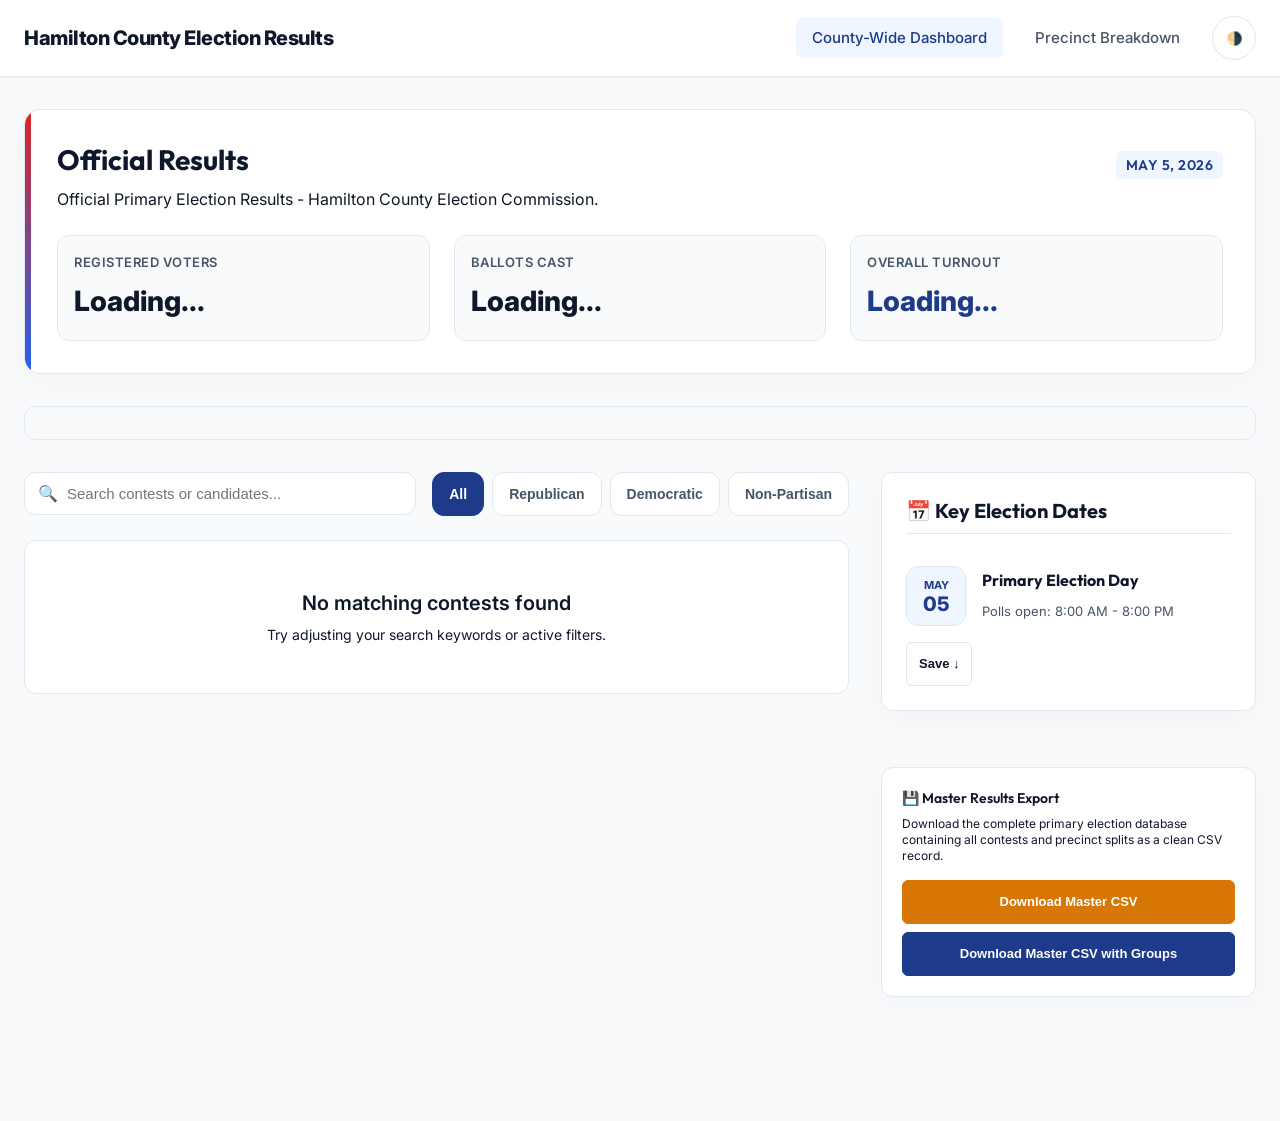
==== index.html @ 1a7078ca "First Upload First Upload of the Interactive Results webpage." ====
<!DOCTYPE html>
<html lang="en">
<head>
  <meta charset="US-ASCII">
  <meta name="viewport" content="width=device-width, initial-scale=1.0">
  <title>County-Wide Election Dashboard | Hamilton County Election Commission</title>
  
  <!-- Premium Stylesheets -->
  <link rel="stylesheet" href="assets/style.css">
</head>
<body>

  <!-- Screen Reader Skip Link (WCAG AA) -->
  <a href="#main-content" class="sr-only">Skip to main content</a>

  <!-- Top Navigation Bar -->
  <nav class="navbar" aria-label="Main Navigation">
    <a href="index.html" class="navbar-logo-container" aria-label="Hamilton County Election Commission Home">
      <span class="navbar-title">
        Hamilton County Election Results
      </span>
    </a>
    <div class="navbar-nav">
      <a href="index.html" class="nav-link active" aria-current="page">County-Wide Dashboard</a>
      <a href="precincts.html" class="nav-link">Precinct Breakdown</a>
      <button type="button" class="theme-toggle" onclick="ElectionApp.toggleTheme()" aria-label="Toggle dark and light themes">
        &#x1F317;
      </button>
    </div>
  </nav>

  <!-- Main Content Wrapper -->
  <main id="main-content" class="app-container">
    
    <!-- Hero Banner: Voter Turnout Overview -->
    <header class="hero-card" aria-labelledby="hero-title">
      <h1 id="hero-title" class="font-size-title" style="margin-bottom: 8px !important; display: flex; flex-wrap: wrap; justify-content: space-between; align-items: baseline; gap: 12px;">
        <span>Official Results</span>
        <span class="font-size-small text-semibold" style="color: var(--primary) !important; background-color: var(--primary-light); padding: 4px 10px; border-radius: 6px; text-transform: uppercase; letter-spacing: 0.5px;">May 5, 2026</span>
      </h1>
      <p class="font-size-body text-muted" style="margin-bottom: 24px !important;">
        Official Primary Election Results - Hamilton County Election Commission.
      </p>
      
      <!-- Summary Statistics Grid -->
      <div class="hero-grid" role="region" aria-label="Key Election Statistics">
        <div class="stat-item">
          <span class="stat-label">Registered Voters</span>
          <span id="stat-voters" class="stat-value">Loading...</span>
        </div>
        <div class="stat-item">
          <span class="stat-label">Ballots Cast</span>
          <span id="stat-ballots" class="stat-value">Loading...</span>
        </div>
        <div class="stat-item">
          <span class="stat-label">Overall Turnout</span>
          <span id="stat-turnout" class="stat-value" style="color: var(--primary) !important;">Loading...</span>
        </div>
      </div>
    </header>

    <!-- Error Message Panel -->
    <div id="error-message" class="stat-item" style="display: none; background-color: var(--rep-bg); border-color: var(--rep-color); color: var(--rep-color); margin-bottom: 32px !important; text-align: center; font-weight: 600;"></div>

    <!-- Layout Grid: Left Content (Contests), Right Sidebar (Deadlines) -->
    <div style="display: flex; flex-wrap: wrap; gap: 32px; align-items: flex-start;">
      
      <!-- Left Main Column (Contests Listing) -->
      <section style="flex: 3 1 600px;" aria-labelledby="contests-heading">
        <h2 id="contests-heading" class="sr-only">Contest Results Grid</h2>
        
        <!-- Search & Filters Toolbar -->
        <div class="search-filter-bar" role="search">
          <div class="search-input-wrapper">
            <span class="search-icon" aria-hidden="true">&#x1F50D;</span>
            <input type="text" class="search-input" placeholder="Search contests or candidates..." oninput="ElectionApp.handleSearchInput(event)" aria-label="Search contests or candidates">
          </div>
          <div class="filter-group" aria-label="Filter Contests by Party or Category">
            <button type="button" class="filter-btn active" onclick="ElectionApp.setFilter('ALL')" aria-pressed="true">All</button>
            <button type="button" class="filter-btn" onclick="ElectionApp.setFilter('REP')" aria-pressed="false">Republican</button>
            <button type="button" class="filter-btn" onclick="ElectionApp.setFilter('DEM')" aria-pressed="false">Democratic</button>
            <button type="button" class="filter-btn" onclick="ElectionApp.setFilter('NON')" aria-pressed="false">Non-Partisan</button>
          </div>
        </div>

        <!-- Empty Results Message -->
        <div id="no-contests-message" class="stat-item" style="display: none; text-align: center; padding: 48px !important; background-color: var(--bg-card) !important; border-color: var(--border-color) !important;">
          <p class="font-size-subtitle text-semibold" style="margin-bottom: 8px !important;">No matching contests found</p>
          <p class="font-size-small text-muted">Try adjusting your search keywords or active filters.</p>
        </div>

        <!-- Dynamic Contest Cards Wrapper -->
        <div id="contest-grid" class="contest-grid">
          <!-- Populated Dynamically by app.js -->
        </div>
      </section>

      <!-- Right Sidebar Column (Calendar Widget & Print options) -->
      <aside style="flex: 1 1 300px; display: flex; flex-direction: column; gap: 24px;" aria-labelledby="sidebar-heading">
        <h2 id="sidebar-heading" class="sr-only">Election Support & Calendar Actions</h2>
        
        <!-- Calendar Dates Add Widget -->
        <div class="calendar-widget">
          <h3 class="font-size-subtitle" style="margin-bottom: 16px !important; border-bottom: 1px solid var(--border-color); padding-bottom: 8px !important;">
            &#x1F4C5; Key Election Dates
          </h3>
          
          <!-- Event 1: Election Day -->
          <div class="calendar-event">
            <div class="calendar-date-badge" aria-hidden="true">
              <span class="calendar-month">May</span>
              <span class="calendar-day">05</span>
            </div>
            <div class="calendar-info">
              <h4 class="calendar-title">Primary Election Day</h4>
              <span class="calendar-time">Polls open: 8:00 AM - 8:00 PM</span>
            </div>
            <div class="calendar-dropdown-wrapper">
              <button type="button" id="cal-menu-primary-btn" class="btn btn-outline btn-sm" 
                      onclick="ElectionApp.toggleCalendarMenu(event, 'cal-menu-primary')" 
                      aria-expanded="false" aria-haspopup="true" 
                      aria-label="Add Primary Election Day to calendar">
                Save &#x2193;
              </button>
              <div id="cal-menu-primary" class="calendar-menu" onkeydown="ElectionApp.handleCalendarKey(event, 'cal-menu-primary')">
                <a href="https://calendar.google.com/calendar/render?action=TEMPLATE&text=Primary%20Election%20Day%20-%20Hamilton%20County&dates=20260505T120000Z/20260506T000000Z&details=Hamilton%20County%20Primary%20Election.%20Please%20cast%20your%20ballot!&location=Hamilton%20County,%20TN" 
                   target="_blank" rel="noopener noreferrer" class="calendar-item" aria-label="Add to Google Calendar (opens in new tab)">
                  &#x1F4E7; Google Calendar
                </a>
                <a href="https://outlook.live.com/calendar/0/deeplink/compose?path=/calendar/action/compose&rru=addevent&subject=Primary%20Election%20Day%20-%20Hamilton%20County&startdt=2026-05-05T08:00:00&enddt=2026-05-05T20:00:00&body=Hamilton%20County%20Primary%20Election.%20Please%20cast%20your%20ballot!&location=Hamilton%20County,%20TN" 
                   target="_blank" rel="noopener noreferrer" class="calendar-item" aria-label="Add to Outlook Calendar (opens in new tab)">
                  &#x1F4EB; Outlook Web
                </a>
                <button type="button" class="calendar-item" 
                        onclick="ElectionApp.downloadICS('Primary Election Day - Hamilton County', '20260505T120000Z', '20260506T000000Z', 'Hamilton County Primary Election. Please cast your ballot!', 'Hamilton County, TN', 'primary_election_hcec.ics')">
                  &#x1F4E6; Apple / ICS File
                </button>
              </div>
            </div>
          </div>


        </div>

        <!-- Sidebar Master CSV Export Card -->
        <div class="calendar-widget" style="padding: 20px !important;">
          <h3 class="font-size-small text-semibold" style="margin-bottom: 8px !important;">
            &#x1F4BE; Master Results Export
          </h3>
          <p class="font-size-tiny text-muted" style="margin-bottom: 16px !important;">
            Download the complete primary election database containing all contests and precinct splits as a clean CSV record.
          </p>
          <button type="button" class="btn btn-sm width-100" style="margin-bottom: 8px !important; background-color: var(--other-color) !important; color: #ffffff !important; border-color: var(--other-color) !important;" onclick="ElectionApp.downloadMasterCSV()" aria-label="Download master results CSV database for all contests">
            Download Master CSV
          </button>
          <button type="button" class="btn btn-sm width-100" style="background-color: var(--primary) !important; color: var(--text-inverse) !important; border-color: var(--primary) !important;" onclick="ElectionApp.downloadMasterCSVWithGroups()" aria-label="Download master results CSV database with counting group splits for all contests">
            Download Master CSV with Groups
          </button>
        </div>
      </aside>

    </div>
  </main>

  <!-- Core Javascript Resources -->
  <script src="assets/data.js"></script>
  <script src="assets/parser.js"></script>
  <script src="assets/app.js"></script>
</body>
</html>
---- assets/style.css ----
/* ==========================================================================
   Hamilton County Election Commission - Premium Results Stylesheet
   Created: May 2026
   Standards: WCAG 2.1 AA, DNN CMS Survivability, Responsive, Print-Optimized
   ========================================================================== */

/* Font Imports */
@import url('https://fonts.googleapis.com/css2?family=Inter:wght@400;500;600;700&family=Outfit:wght@500;600;700;800&display=swap');

/* Color System & CSS Variables (HSL Palettes) */
:root {
  /* Light Mode Palette */
  --bg-page: #f8fafc;
  --bg-card: #ffffff;
  --bg-header: #ffffff;
  --text-main: #0f172a;
  --text-muted: #475569;
  --text-inverse: #ffffff;
  --border-color: #e2e8f0;
  
  --primary: #1e3a8a;
  --primary-hover: #1e40af;
  --primary-light: #eff6ff;
  --primary-rgb: 30, 58, 138;
  
  --rep-color: #dc2626;
  --rep-bg: #fef2f2;
  --dem-color: #2563eb;
  --dem-bg: #eff6ff;
  --other-color: #d97706;
  --other-bg: #fffbeb;
  
  --success: #15803d;
  --success-bg: #f0fdf4;
  
  --shadow-sm: 0px 1px 2px rgba(0, 0, 0, 0.05);
  --shadow-md: 0px 4px 6px -1px rgba(0, 0, 0, 0.05), 0px 2px 4px -2px rgba(0, 0, 0, 0.05);
  --shadow-lg: 0px 10px 15px -3px rgba(0, 0, 0, 0.04), 0px 4px 6px -4px rgba(0, 0, 0, 0.04);
  --shadow-card: 0px 8px 24px rgba(15, 23, 42, 0.03);
  
  --radius-sm: 6px;
  --radius-md: 12px;
  --radius-lg: 16px;
  
  --transition-fast: 0.15s ease;
  --transition-normal: 0.25s cubic-bezier(0.4, 0, 0.2, 1);
}

/* Dark Mode Palette Overrides */
body.dark {
  --bg-page: #0b0f19;
  --bg-card: #131b2e;
  --bg-header: #131b2e;
  --text-main: #f8fafc;
  --text-muted: #94a3b8;
  --text-inverse: #0b0f19;
  --border-color: #1e293b;
  
  --primary: #3b82f6;
  --primary-hover: #60a5fa;
  --primary-light: #1e293b;
  --primary-rgb: 59, 130, 246;
  
  --rep-color: #ef4444;
  --rep-bg: #2d1e1e;
  --dem-color: #3b82f6;
  --dem-bg: #1e263b;
  --other-color: #fbbf24;
  --other-bg: #2e251a;
  
  --success: #22c55e;
  --success-bg: #142a1e;
  
  --shadow-card: 0px 8px 24px rgba(0, 0, 0, 0.25);
}

/* Basic Reset & Base Styling */
* {
  box-sizing: border-box;
  margin: 0;
  padding: 0;
}

body {
  font-family: 'Inter', sans-serif !important;
  background-color: var(--bg-page) !important;
  color: var(--text-main) !important;
  line-height: 1.6 !important;
  font-size: 16px !important;
  transition: background-color var(--transition-normal), color var(--transition-normal);
  padding-bottom: 60px !important;
}

h1, h2, h3, h4, h5, h6 {
  font-family: 'Outfit', sans-serif !important;
  color: var(--text-main) !important;
  font-weight: 700 !important;
}

/* ==========================================================================
   1. DNN Sledgehammer Typography & Utility Classes
   ========================================================================== */
.font-size-hero { font-size: 38px !important; line-height: 48px !important; }
.font-size-title { font-size: 28px !important; line-height: 36px !important; }
.font-size-subtitle { font-size: 20px !important; line-height: 28px !important; }
.font-size-body { font-size: 16px !important; line-height: 24px !important; }
.font-size-small { font-size: 14px !important; line-height: 20px !important; }
.font-size-tiny { font-size: 12px !important; line-height: 16px !important; }

.width-100 { width: 100% !important; }
.text-center { text-align: center !important; }
.text-right { text-align: right !important; }
.text-semibold { font-weight: 600 !important; }
.text-bold { font-weight: 700 !important; }

.nowrap {
  white-space: nowrap !important;
}

/* Screen Reader Helpers */
.sr-only {
  position: absolute !important;
  width: 1px !important;
  height: 1px !important;
  padding: 0 !important;
  margin: -1px !important;
  overflow: hidden !important;
  clip: rect(0, 0, 0, 0) !important;
  white-space: nowrap !important;
  border: 0 !important;
}

/* ==========================================================================
   2. Master Layout Components
   ========================================================================== */
.navbar {
  background-color: var(--bg-header) !important;
  border-bottom: 1px solid var(--border-color) !important;
  padding: 16px 24px !important;
  position: sticky !important;
  top: 0 !important;
  z-index: 100 !important;
  display: flex !important;
  justify-content: space-between !important;
  align-items: center !important;
  box-shadow: var(--shadow-sm) !important;
}

.navbar-logo-container {
  display: flex !important;
  align-items: center !important;
  gap: 12px !important;
  text-decoration: none !important;
}

.navbar-title {
  font-size: 20px !important;
  font-weight: 800 !important;
  letter-spacing: -0.5px !important;
  color: var(--text-main) !important;
}

.navbar-nav {
  display: flex !important;
  gap: 16px !important;
  align-items: center !important;
}

.nav-link {
  color: var(--text-muted) !important;
  text-decoration: none !important;
  font-size: 15px !important;
  font-weight: 500 !important;
  padding: 8px 16px !important;
  border-radius: var(--radius-sm) !important;
  transition: all var(--transition-fast) !important;
}

.nav-link:hover, .nav-link.active {
  color: var(--primary) !important;
  background-color: var(--primary-light) !important;
}

.app-container {
  max-width: 1280px !important;
  margin: 0 auto !important;
  padding: 32px 24px !important;
}

/* ==========================================================================
   3. Theming & Control Buttons
   ========================================================================== */
.btn {
  display: inline-flex !important;
  align-items: center !important;
  justify-content: center !important;
  gap: 8px !important;
  padding: 10px 20px !important;
  border-radius: var(--radius-md) !important;
  font-size: 15px !important;
  font-weight: 600 !important;
  cursor: pointer !important;
  border: 1px solid transparent !important;
  transition: all var(--transition-fast) !important;
  user-select: none !important;
  min-height: 44px !important; /* WCAG Mobile Touch Target Standard */
}

.btn-primary {
  background-color: var(--primary) !important;
  color: var(--text-inverse) !important;
}

.btn-primary:hover {
  background-color: var(--primary-hover) !important;
  transform: translateY(-1px) !important;
}

.btn-outline {
  background-color: transparent !important;
  border-color: var(--border-color) !important;
  color: var(--text-main) !important;
}

.btn-outline:hover {
  background-color: var(--primary-light) !important;
  border-color: var(--primary) !important;
}

.btn-sm {
  padding: 6px 12px !important;
  font-size: 13px !important;
  border-radius: var(--radius-sm) !important;
}

.theme-toggle {
  background: none !important;
  border: 1px solid var(--border-color) !important;
  color: var(--text-main) !important;
  padding: 8px !important;
  border-radius: 50% !important;
  cursor: pointer !important;
  width: 44px !important; /* WCAG Mobile Touch Target Standard */
  height: 44px !important; /* WCAG Mobile Touch Target Standard */
  display: flex !important;
  align-items: center !important;
  justify-content: center !important;
  transition: all var(--transition-fast) !important;
}

.theme-toggle:hover {
  background-color: var(--primary-light) !important;
  border-color: var(--primary) !important;
}

/* ==========================================================================
   4. Election Turnout Banner / Hero Card
   ========================================================================== */
.hero-card {
  background-color: var(--bg-card) !important;
  border: 1px solid var(--border-color) !important;
  border-radius: var(--radius-lg) !important;
  padding: 32px !important;
  margin-bottom: 32px !important;
  box-shadow: var(--shadow-card) !important;
  position: relative !important;
  overflow: hidden !important;
}

.hero-card::before {
  content: "" !important;
  position: absolute !important;
  top: 0 !important;
  left: 0 !important;
  width: 6px !important;
  height: 100% !important;
  background: linear-gradient(180deg, var(--rep-color), var(--dem-color)) !important;
}

.hero-grid {
  display: grid !important;
  grid-template-columns: repeat(auto-fit, minmax(220px, 1fr)) !important;
  gap: 24px !important;
  margin-top: 24px !important;
}

.stat-item {
  display: flex !important;
  flex-direction: column !important;
  padding: 16px !important;
  border-radius: var(--radius-md) !important;
  background-color: var(--bg-page) !important;
  border: 1px solid var(--border-color) !important;
  transition: transform var(--transition-fast) !important;
}

.stat-item:hover {
  transform: translateY(-2px) !important;
}

.stat-label {
  font-size: 13px !important;
  font-weight: 600 !important;
  color: var(--text-muted) !important;
  text-transform: uppercase !important;
  letter-spacing: 0.5px !important;
  margin-bottom: 6px !important;
}

.stat-value {
  font-size: 28px !important;
  font-weight: 800 !important;
  color: var(--text-main) !important;
}

/* ==========================================================================
   5. Search, Filter, & Options Bar
   ========================================================================== */
.search-filter-bar {
  display: flex !important;
  flex-wrap: wrap !important;
  gap: 16px !important;
  align-items: center !important;
  margin-bottom: 24px !important;
}

.search-input-wrapper {
  position: relative !important;
  flex: 1 1 300px !important;
}

.search-input {
  width: 100% !important;
  padding: 12px 16px 12px 42px !important;
  border-radius: var(--radius-md) !important;
  border: 1px solid var(--border-color) !important;
  background-color: var(--bg-card) !important;
  color: var(--text-main) !important;
  font-size: 15px !important;
  transition: all var(--transition-fast) !important;
}

.search-input:focus {
  outline: none !important;
  border-color: var(--primary) !important;
  box-shadow: 0 0 0 3px rgba(30, 58, 138, 0.1) !important;
}

body.dark .search-input:focus {
  box-shadow: 0 0 0 3px rgba(59, 130, 246, 0.2) !important;
}

.search-icon {
  position: absolute !important;
  left: 14px !important;
  top: 50% !important;
  transform: translateY(-50%) !important;
  color: var(--text-muted) !important;
  pointer-events: none !important;
}

.filter-group {
  display: flex !important;
  flex-wrap: wrap !important;
  gap: 8px !important;
}

.filter-btn {
  background-color: var(--bg-card) !important;
  border: 1px solid var(--border-color) !important;
  color: var(--text-muted) !important;
  padding: 10px 16px !important;
  border-radius: var(--radius-md) !important;
  font-size: 14px !important;
  font-weight: 600 !important;
  cursor: pointer !important;
  transition: all var(--transition-fast) !important;
  user-select: none !important;
  min-height: 44px !important; /* WCAG Mobile Touch Target Standard */
}

.filter-btn:hover {
  border-color: var(--primary) !important;
  color: var(--primary) !important;
}

.filter-btn.active {
  background-color: var(--primary) !important;
  border-color: var(--primary) !important;
  color: var(--text-inverse) !important;
}

/* ==========================================================================
   6. Contest Cards & Dynamic Visualization (SVG)
   ========================================================================== */
.contest-grid {
  display: grid !important;
  grid-template-columns: repeat(auto-fill, minmax(380px, 1fr)) !important;
  gap: 24px !important;
}

@media (max-width: 480px) {
  .contest-grid {
    grid-template-columns: 1fr !important;
  }
}

.contest-card {
  background-color: var(--bg-card) !important;
  border: 1px solid var(--border-color) !important;
  border-radius: var(--radius-md) !important;
  padding: 24px !important;
  box-shadow: var(--shadow-card) !important;
  display: flex !important;
  flex-direction: column !important;
  transition: all var(--transition-normal) !important;
  break-inside: avoid !important; /* Print standard */
  page-break-inside: avoid !important;
}

.contest-card:hover {
  transform: translateY(-3px) !important;
  box-shadow: var(--shadow-lg) !important;
  border-color: var(--primary) !important;
}

.contest-header {
  border-bottom: 1px solid var(--border-color) !important;
  padding-bottom: 12px !important;
  margin-bottom: 16px !important;
  display: flex !important;
  justify-content: space-between !important;
  align-items: flex-start !important;
  gap: 12px !important;
}

.contest-party-badge {
  font-size: 11px !important;
  font-weight: 700 !important;
  text-transform: uppercase !important;
  padding: 3px 8px !important;
  border-radius: 4px !important;
  letter-spacing: 0.5px !important;
}

.contest-party-badge.rep {
  background-color: var(--rep-bg) !important;
  color: var(--rep-color) !important;
}

.contest-party-badge.dem {
  background-color: var(--dem-bg) !important;
  color: var(--dem-color) !important;
}

.contest-party-badge.non {
  background-color: var(--other-bg) !important;
  color: var(--other-color) !important;
}

.contest-candidate-list {
  display: flex !important;
  flex-direction: column !important;
  gap: 16px !important;
  flex-grow: 1 !important;
}

.candidate-row {
  display: flex !important;
  flex-direction: column !important;
  gap: 6px !important;
}

.candidate-info {
  display: flex !important;
  justify-content: space-between !important;
  align-items: center !important;
  font-size: 15px !important;
}

.candidate-name-wrapper {
  display: flex !important;
  align-items: center !important;
  gap: 8px !important;
}

.winner-icon {
  color: var(--success) !important;
  font-weight: bold !important;
  display: inline-flex !important;
}

.candidate-party-dot {
  width: 8px !important;
  height: 8px !important;
  border-radius: 50% !important;
}

.candidate-party-dot.rep { background-color: var(--rep-color) !important; }
.candidate-party-dot.dem { background-color: var(--dem-color) !important; }
.candidate-party-dot.other { background-color: var(--other-color) !important; }

.candidate-stats {
  text-align: right !important;
}

.vote-bar-container {
  height: 8px !important;
  width: 100% !important;
  background-color: var(--bg-page) !important;
  border-radius: 4px !important;
  overflow: hidden !important;
}

.vote-bar-fill {
  height: 100% !important;
  border-radius: 4px !important;
  transition: width 0.6s cubic-bezier(0.1, 0.8, 0.3, 1) !important;
}

.vote-bar-fill.rep { background-color: var(--rep-color) !important; }
.vote-bar-fill.dem { background-color: var(--dem-color) !important; }
.vote-bar-fill.other { background-color: var(--other-color) !important; }

.contest-footer {
  margin-top: 20px !important;
  padding-top: 12px !important;
  border-top: 1px solid var(--border-color) !important;
  font-size: 13px !important;
  color: var(--text-muted) !important;
  display: flex !important;
  justify-content: space-between !important;
  align-items: center !important;
}

/* ==========================================================================
   7. Tables & Precision Data Renders (Precinct Matrix)
   ========================================================================== */
.table-wrapper {
  background-color: var(--bg-card) !important;
  border: 1px solid var(--border-color) !important;
  border-radius: var(--radius-md) !important;
  box-shadow: var(--shadow-card) !important;
  overflow-x: auto !important; /* Playbook Table Scroll Rule */
  margin-bottom: 32px !important;
}

.results-table {
  width: 100% !important;
  border-collapse: collapse !important;
  text-align: left !important;
  font-size: 15px !important;
}

.results-table th {
  background-color: var(--primary-light) !important;
  color: var(--text-main) !important;
  font-weight: 700 !important;
  padding: 16px 20px !important;
  border-bottom: 2px solid var(--border-color) !important;
  white-space: nowrap !important;
  user-select: none !important;
}

.results-table th.sortable {
  cursor: pointer !important;
}

.results-table th.sortable:hover {
  background-color: var(--border-color) !important;
}

.results-table td {
  padding: 14px 20px !important;
  border-bottom: 1px solid var(--border-color) !important;
  color: var(--text-main) !important;
}

.results-table tr:last-child td {
  border-bottom: none !important;
}

.results-table tr:hover td {
  background-color: var(--primary-light) !important;
}

/* Highlight row for totals */
.results-table tr.total-row td {
  background-color: var(--primary-light) !important;
  font-weight: 700 !important;
  border-top: 2px double var(--border-color) !important;
  border-bottom: 2px double var(--border-color) !important;
}

.map-link {
  color: var(--primary) !important;
  text-decoration: none !important;
  font-weight: 600 !important;
  display: inline-flex !important;
  align-items: center !important;
  gap: 4px !important;
  transition: text-decoration var(--transition-fast) !important;
}

.map-link:hover {
  text-decoration: underline !important;
}

/* ==========================================================================
   8. Premium Calendar Widget & Dropdowns
   ========================================================================== */
.calendar-widget {
  background-color: var(--bg-card) !important;
  border: 1px solid var(--border-color) !important;
  border-radius: var(--radius-md) !important;
  padding: 24px !important;
  box-shadow: var(--shadow-card) !important;
  margin-bottom: 32px !important;
}

.calendar-event {
  display: flex !important;
  justify-content: space-between !important;
  align-items: center !important;
  padding: 16px 0 !important;
  border-bottom: 1px solid var(--border-color) !important;
  flex-wrap: wrap !important;
  gap: 16px !important;
}

.calendar-event:last-child {
  border-bottom: none !important;
  padding-bottom: 0 !important;
}

.calendar-date-badge {
  display: flex !important;
  flex-direction: column !important;
  align-items: center !important;
  justify-content: center !important;
  width: 60px !important;
  height: 60px !important;
  background-color: var(--primary-light) !important;
  border: 1px solid var(--border-color) !important;
  border-radius: var(--radius-md) !important;
  color: var(--primary) !important;
  font-weight: 700 !important;
}

.calendar-month {
  font-size: 11px !important;
  text-transform: uppercase !important;
  font-weight: 700 !important;
}

.calendar-day {
  font-size: 20px !important;
  line-height: 20px !important;
  font-weight: 800 !important;
}

.calendar-info {
  flex: 1 1 200px !important;
}

.calendar-title {
  font-size: 16px !important;
  font-weight: 700 !important;
  margin-bottom: 4px !important;
}

.calendar-time {
  font-size: 13px !important;
  color: var(--text-muted) !important;
}

/* Calendar Button Dropdowns (DNN Safe toggle UI) */
.calendar-dropdown-wrapper {
  position: relative !important;
  display: inline-block !important;
}

.calendar-menu {
  display: none;
  position: absolute !important;
  right: 0 !important;
  top: 100% !important;
  margin-top: 8px !important;
  background-color: var(--bg-card) !important;
  border: 1px solid var(--border-color) !important;
  border-radius: var(--radius-md) !important;
  box-shadow: var(--shadow-lg) !important;
  z-index: 50 !important;
  width: 200px !important;
  overflow: hidden !important;
  animation: slideDown 0.15s ease-out !important;
}

.calendar-menu.show {
  display: block !important;
}

.calendar-item {
  display: flex !important;
  align-items: center !important;
  gap: 8px !important;
  width: 100% !important;
  padding: 12px 16px !important;
  background: none !important;
  border: none !important;
  text-align: left !important;
  font-size: 14px !important;
  font-weight: 500 !important;
  color: var(--text-main) !important;
  cursor: pointer !important;
  text-decoration: none !important;
  transition: background-color var(--transition-fast) !important;
}

.calendar-item:hover {
  background-color: var(--primary-light) !important;
  color: var(--primary) !important;
}

@keyframes slideDown {
  from { opacity: 0; transform: translateY(-8px); }
  to { opacity: 1; transform: translateY(0); }
}

/* ==========================================================================
   9. Accessible Counting Group Modal (Precinct Modal)
   ========================================================================== */
.modal-overlay {
  display: none;
  position: fixed !important;
  top: 0 !important;
  left: 0 !important;
  width: 100% !important;
  height: 100% !important;
  background-color: rgba(15, 23, 42, 0.6) !important;
  backdrop-filter: blur(4px) !important;
  z-index: 1000 !important;
  align-items: center !important;
  justify-content: center !important;
  padding: 20px !important;
}

body.dark .modal-overlay {
  background-color: rgba(3, 7, 18, 0.8) !important;
}

.modal-overlay.show {
  display: flex !important;
}

.modal-container {
  background-color: var(--bg-card) !important;
  border: 1px solid var(--border-color) !important;
  border-radius: var(--radius-lg) !important;
  width: 100% !important;
  max-width: 600px !important;
  box-shadow: var(--shadow-lg) !important;
  overflow: hidden !important;
  animation: scaleUp 0.2s cubic-bezier(0.34, 1.56, 0.64, 1) !important;
}

.modal-header {
  padding: 20px 24px !important;
  border-bottom: 1px solid var(--border-color) !important;
  display: flex !important;
  justify-content: space-between !important;
  align-items: center !important;
  background-color: var(--primary-light) !important;
}

.modal-body {
  padding: 24px !important;
  max-height: 70vh !important;
  overflow-y: auto !important;
}

.modal-close-btn {
  background: none !important;
  border: none !important;
  color: var(--text-muted) !important;
  cursor: pointer !important;
  display: flex !important;
  align-items: center !important;
  justify-content: center !important;
  font-size: 24px !important;
  width: 44px !important; /* WCAG Mobile Touch Target Standard */
  height: 44px !important; /* WCAG Mobile Touch Target Standard */
  padding: 0 !important;
  border-radius: 50% !important;
  transition: all var(--transition-fast) !important;
}

.modal-close-btn:hover {
  background-color: var(--border-color) !important;
  color: var(--text-main) !important;
}

@keyframes scaleUp {
  from { opacity: 0; transform: scale(0.95); }
  to { opacity: 1; transform: scale(1); }
}

/* Modal Group Rows */
.group-result-row {
  display: flex !important;
  justify-content: space-between !important;
  align-items: center !important;
  padding: 12px 0 !important;
  border-bottom: 1px solid var(--border-color) !important;
}

.group-result-row:last-child {
  border-bottom: none !important;
}

.group-name {
  font-weight: 600 !important;
  color: var(--text-main) !important;
  font-size: 15px !important;
  flex-shrink: 1 !important;
}

.group-votes {
  font-weight: 700 !important;
  font-size: 15px !important;
  color: var(--primary) !important;
  white-space: nowrap !important;
  flex-shrink: 0 !important;
  margin-left: 12px !important;
}

/* Pie Wedge Dynamic Interactivity */
.pie-wedge {
  transition: transform var(--transition-fast), opacity var(--transition-fast) !important;
  transform-origin: 50px 50px !important;
  cursor: pointer !important;
}

.pie-wedge:hover {
  transform: scale(1.04) !important;
  opacity: 0.92 !important;
}

/* ==========================================================================
   10. Master Print Stylesheet Overrides
   ========================================================================== */
@media print {
  body {
    background-color: #ffffff !important;
    color: #000000 !important;
    padding: 0 !important;
    font-size: 14px !important; /* Playbook Newspaper 14px Minimum Rule */
    -webkit-print-color-adjust: exact !important; /* Playbook Force Backgrounds Rule */
    print-color-adjust: exact !important;
  }
  
  .navbar, .search-filter-bar, .theme-toggle, .btn, .nav-link, .modal-overlay, .calendar-widget {
    display: none !important; /* Hide non-essential layout */
  }

  .app-container {
    max-width: 100% !important;
    width: 100% !important;
    padding: 0 !important;
    margin: 0 !important;
  }

  /* Force elements to stack sequentially and avoid page break splitting */
  .contest-grid {
    display: flex !important;
    flex-direction: column !important;
    gap: 16px !important;
  }

  .contest-card {
    border: 1px solid #000000 !important;
    background-color: #ffffff !important;
    box-shadow: none !important;
    transform: none !important;
    break-inside: avoid !important; /* Playbook No Splits Rule */
    page-break-inside: avoid !important;
    margin-bottom: 20px !important;
  }

  .vote-bar-container {
    border: 1px solid #000000 !important;
    background-color: #e2e8f0 !important;
  }

  /* Force absolute bounding for standard letter pages on tabular pages */
  .print-bounded-page {
    height: 9.8in !important; /* Playbook Bounding Box Rule */
    overflow: hidden !important;
  }

  /* Clean up tables for print */
  .table-wrapper {
    box-shadow: none !important;
    border: 1px solid #000000 !important;
    border-radius: 0 !important;
  }

  .results-table th {
    border-bottom: 2px solid #000000 !important;
    background-color: #f1f5f9 !important;
    color: #000000 !important;
  }

  .results-table td {
    border-bottom: 1px solid #000000 !important;
  }

  .results-table tr.total-row td {
    border-top: 2px double #000000 !important;
    border-bottom: 2px double #000000 !important;
    background-color: #f1f5f9 !important;
  }

  .map-link {
    color: #000000 !important;
    text-decoration: none !important;
  }
}

/* ==========================================================================
   11. Modern Mobile Responsive Table-to-Card Folding System
   ========================================================================== */
@media (max-width: 768px) {
  /* Strip outer table wrapper framing on small screens */
  .table-wrapper {
    background: none !important;
    border: none !important;
    box-shadow: none !important;
    overflow-x: visible !important;
  }

  /* Force table structure elements into modular card components */
  .results-table, 
  .results-table thead, 
  .results-table tbody, 
  .results-table th, 
  .results-table td, 
  .results-table tr {
    display: block !important;
  }

  /* Accessible Offscreen Table Header hiding (keeps screen-readers aware) */
  .results-table thead tr {
    position: absolute !important;
    top: -9999px !important;
    left: -9999px !important;
    width: 1px !important;
    height: 1px !important;
    overflow: hidden !important;
  }

  /* Transform table rows into standalone visual cards */
  .results-table tr {
    border: 1px solid var(--border-color) !important;
    border-radius: var(--radius-md) !important;
    margin-bottom: 16px !important;
    background-color: var(--bg-card) !important;
    padding: 12px 16px !important;
    box-shadow: var(--shadow-sm) !important;
    transition: all var(--transition-fast) !important;
  }

  /* Card hover boundary styling */
  .results-table tr:hover {
    border-color: var(--primary) !important;
    transform: translateY(-1px) !important;
    box-shadow: var(--shadow-md) !important;
  }

  .results-table tr:hover td {
    background-color: transparent !important;
  }

  /* Format cells into structured key-value layout rows */
  .results-table td {
    display: flex !important;
    justify-content: space-between !important;
    align-items: center !important;
    padding: 10px 0 !important;
    border-bottom: 1px dashed var(--border-color) !important;
    text-align: right !important;
    font-size: 14px !important;
    width: 100% !important;
  }

  .results-table td:last-child {
    border-bottom: none !important;
  }

  /* Suppress the turnout percentage on mobile viewports so that values align perfectly */
  .results-table td[data-label="Turnout"] div.font-size-tiny {
    display: none !important;
  }

  /* Generate high-contrast, premium text labels on the left of each row */
  .results-table td::before {
    content: attr(data-label) !important;
    font-weight: 600 !important;
    color: var(--text-muted) !important;
    text-align: left !important;
    font-size: 13px !important;
    text-transform: uppercase !important;
    letter-spacing: 0.5px !important;
  }

  /* Distinct visual hierarchy for the Precinct Title Header Cell */
  .results-table td[data-label="Precinct Name"] {
    justify-content: center !important;
    border-bottom: 1px solid var(--border-color) !important;
    padding-bottom: 12px !important;
    margin-bottom: 8px !important;
  }

  .results-table td[data-label="Precinct Name"]::before {
    display: none !important;
  }

  .results-table td[data-label="Precinct Name"] button {
    width: 100% !important;
    text-align: center !important;
    min-height: 44px !important;
    padding: 10px 16px !important;
  }

  /* Totals summary card representation on mobile */
  .results-table tr.total-row {
    border: 2px double var(--primary) !important;
    background-color: var(--primary-light) !important;
  }

  .results-table tr.total-row:hover {
    transform: none !important;
  }

  .results-table tr.total-row td {
    border-bottom: 1px dashed rgba(var(--primary-rgb), 0.2) !important;
  }

  .results-table tr.total-row td:last-child {
    border-bottom: none !important;
  }

  .results-table tr.total-row td::before {
    color: var(--primary) !important;
  }
}
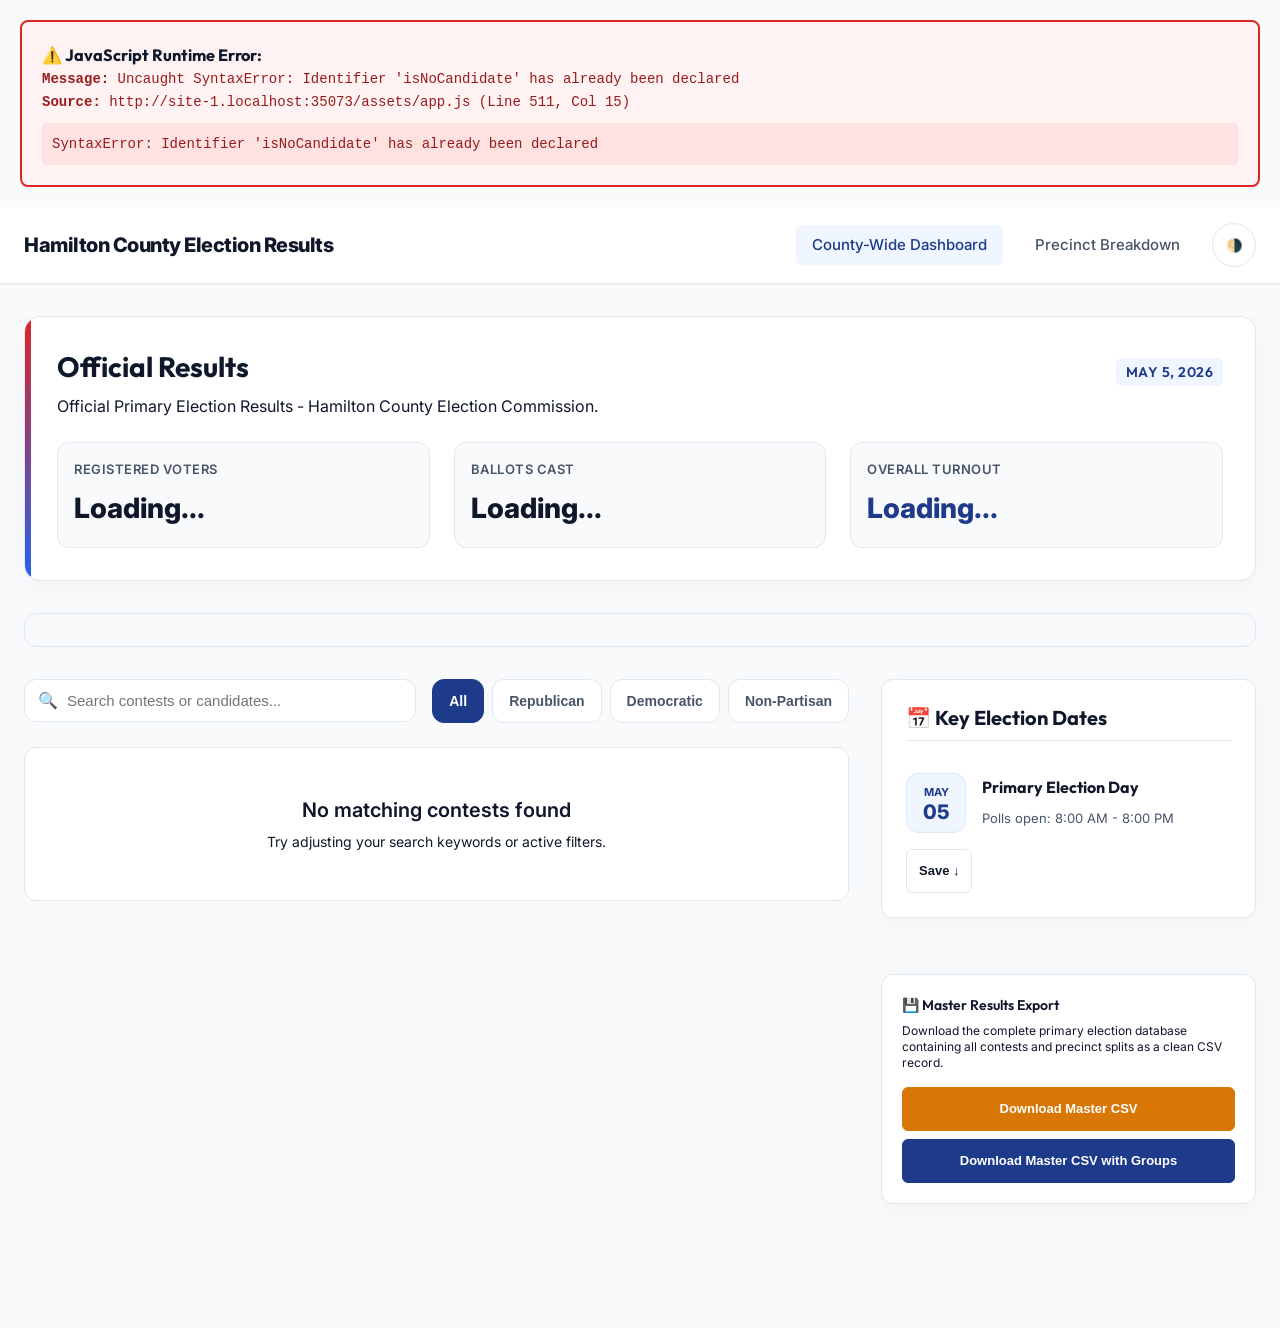
==== commit f6242f89: "Diagnose Issue 1" ====
--- a/index.html
+++ b/index.html
@@ -4,7 +4,27 @@
   <meta charset="US-ASCII">
   <meta name="viewport" content="width=device-width, initial-scale=1.0">
   <title>County-Wide Election Dashboard | Hamilton County Election Commission</title>
-  
+  <!-- Global Visual Diagnostics (Discovers console crashes instantly on-screen) -->
+  <script>
+    window.onerror = function(msg, src, line, col, err) {
+      var d = document.createElement('div');
+      d.style.cssText = 'background:#fef2f2; border:2px solid #dc2626; color:#991b1b; padding:20px; margin:20px; font-family:monospace; font-size:14px; border-radius:8px; z-index:9999; position:relative;';
+      d.innerHTML = '<h3>&#x26A0;&#xFE0F; JavaScript Runtime Error:</h3>' +
+                    '<p><strong>Message:</strong> ' + msg + '</p>' +
+                    '<p><strong>Source:</strong> ' + src + ' (Line ' + line + ', Col ' + col + ')</p>' +
+                    (err && err.stack ? '<pre style="white-space:pre-wrap; margin-top:10px; background:#fee2e2; padding:10px; border-radius:4px;">' + err.stack + '</pre>' : '');
+      document.body.insertBefore(d, document.body.firstChild);
+      return false;
+    };
+    window.onunhandledrejection = function(e) {
+      var d = document.createElement('div');
+      d.style.cssText = 'background:#fef2f2; border:2px solid #dc2626; color:#991b1b; padding:20px; margin:20px; font-family:monospace; font-size:14px; border-radius:8px; z-index:9999; position:relative;';
+      d.innerHTML = '<h3>&#x26A0;&#xFE0F; Unhandled Promise Rejection:</h3>' +
+                    '<p><strong>Reason:</strong> ' + e.reason + '</p>';
+      document.body.insertBefore(d, document.body.firstChild);
+    };
+  </script>
+
   <!-- Premium Stylesheets -->
   <link rel="stylesheet" href="assets/style.css">
 </head>
